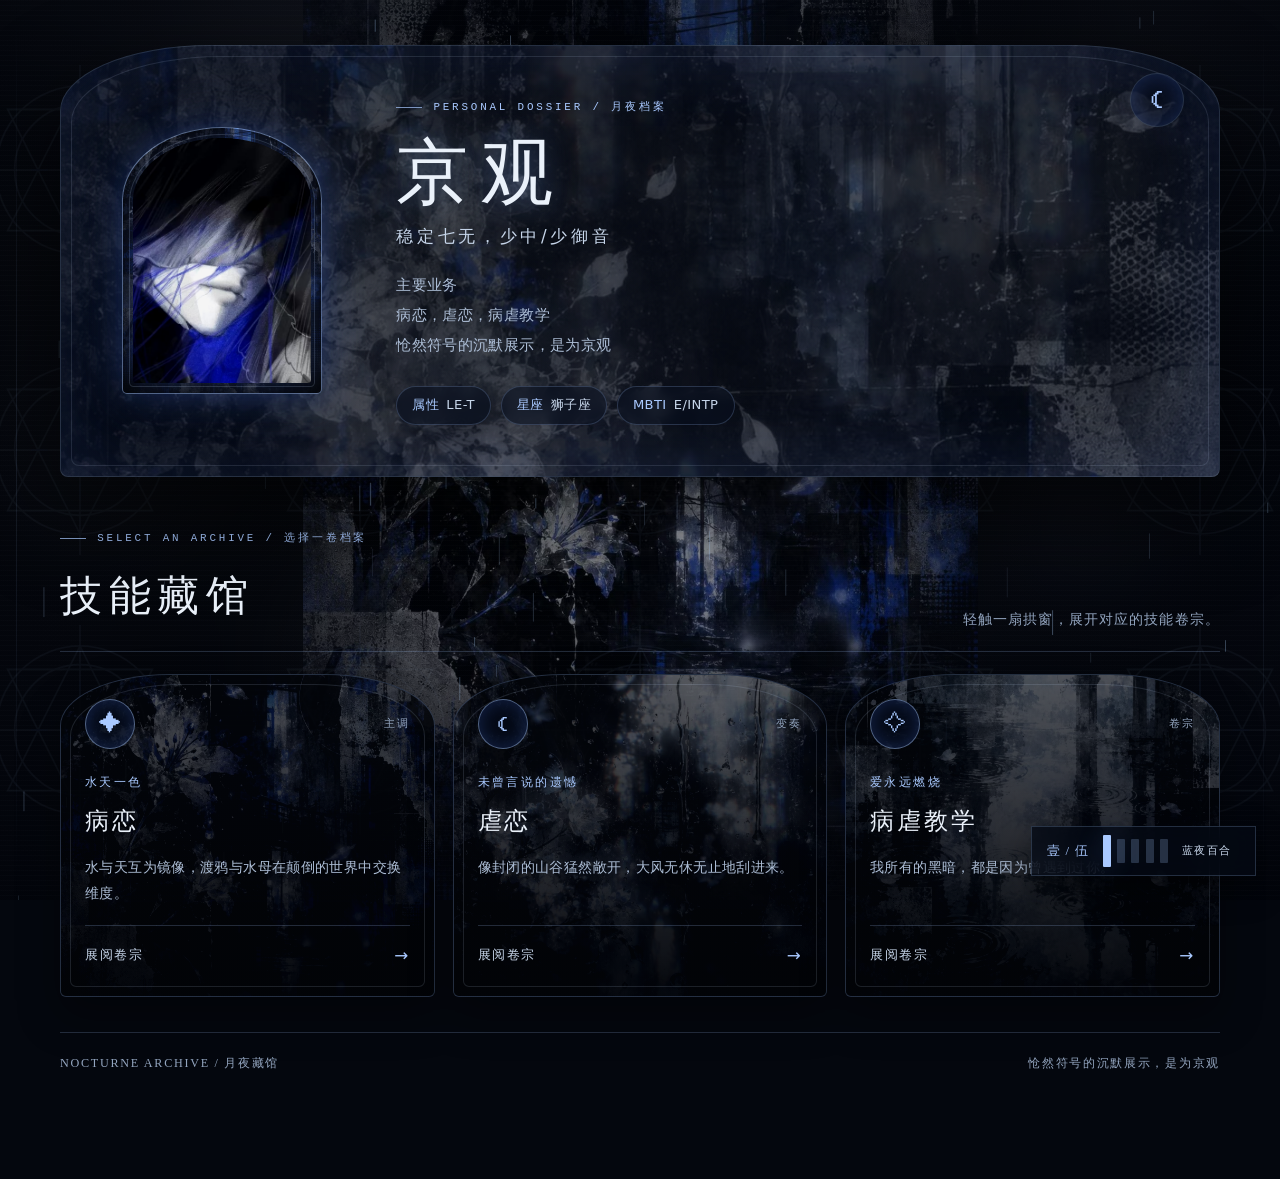
==== index.html @ daed02ff "初始化站点：冷蓝五幕底图个人档案 - 首页与三卷技能卷宗详情页，统一冷蓝月夜视觉与文案  - 五幕底图轮播、Canvas 雨滴背景、金山文档外链  - 新增 768px / 400px 响应式断点：单" ====
<!DOCTYPE html>
<html lang="zh-CN">
<head>
  <meta charset="UTF-8">
  <meta name="viewport" content="width=device-width, initial-scale=1.0">
  <meta name="theme-color" content="#04070e">
  <meta name="description" content="冷蓝月夜风格的纯静态个人资料主页，五幕底图轮播，展示个人简介与技能档案。">
  <title>京观 | 月夜档案</title>
  <link rel="icon" href="assets/favicon.svg" type="image/svg+xml">
  <link rel="stylesheet" href="css/style.css">
</head>
<body data-page="home">
  <!-- 五幕底图：与详情页完全相同的氛围层结构，由 js/atmosphere.js 统一切换 -->
  <div class="atmosphere" aria-hidden="true">
    <div class="atmosphere__scene is-active" style="--scene-image: var(--scene-1)"></div>
    <div class="atmosphere__scene" style="--scene-image: var(--scene-2)"></div>
    <div class="atmosphere__scene" style="--scene-image: var(--scene-3)"></div>
    <div class="atmosphere__scene" style="--scene-image: var(--scene-4)"></div>
    <div class="atmosphere__scene" style="--scene-image: var(--scene-5)"></div>
    <div class="atmosphere__veil"></div>
    <div class="atmosphere__vignette"></div>
    <div class="atmosphere__grain"></div>
    <div class="atmosphere__scanlines"></div>
  </div>

  <!-- 雨滴画布：独立背景层，由 js/rain.js 绘制；不接收鼠标事件 -->
  <canvas id="rain-canvas" class="rain-canvas" aria-hidden="true"></canvas>

  <div class="page-shell">
    <!-- 个人资料区：文字与头像说明由 js/home.js 根据 js/data.js 填充 -->
    <header class="hero">
      <div class="portrait-frame">
        <img id="profile-avatar" src="assets/avatar.jpg" alt="京观的冷蓝头像" width="240" height="320">
      </div>
      <div class="identity">
        <p class="eyebrow">PERSONAL DOSSIER / 月夜档案</p>
        <h1 id="profile-name">姓名加载中</h1>
        <p id="profile-title" class="identity__title">身份加载中</p>
        <p id="profile-bio" class="lede">简介加载中</p>
        <ul id="profile-meta" class="meta-list"></ul>
      </div>
      <div class="hero__seal" aria-hidden="true">☾</div>
    </header>

    <main>
      <!-- 技能卡片容器：卡片由 js/home.js 动态创建，不写死在 HTML 中 -->
      <section class="section-heading" aria-labelledby="skills-title">
        <div>
          <p class="eyebrow">SELECT AN ARCHIVE / 选择一卷档案</p>
          <h2 id="skills-title">技能藏馆</h2>
        </div>
        <p>轻触一扇拱窗，展开对应的技能卷宗。</p>
      </section>
      <div id="skill-grid" class="skill-grid" aria-live="polite"></div>
      <noscript class="noscript">当前页面需要启用 JavaScript 才能生成技能卡片。</noscript>
    </main>

    <footer class="site-footer">
      <span>NOCTURNE ARCHIVE / 月夜藏馆</span>
      <span>怆然符号的沉默展示，是为京观</span>
    </footer>
  </div>

  <!-- 经典脚本按顺序加载；不使用 module / fetch，确保 file:// 双击可用 -->
  <script src="js/data.js"></script>
  <script src="js/atmosphere.js"></script>
  <script src="js/home.js"></script>
  <script src="js/rain.js"></script>
</body>
</html>
---- css/style.css ----
/* css/style.css — 冷蓝月夜 · 五幕底图主题
 * 五张竖版拼贴底图存于 assets/；本文件位于 css/，路径一律写 ../assets/
 * index.html 与 skill.html 共用这一套变量、氛围层与排版规则，保证全站风格一致。
 */

:root {
  color-scheme: dark;

  /* 冷蓝 / 银灰文字体系，取自底图的电光蓝、水泥灰与月光白 */
  --void: #04070e;
  --ink: #eaf1fa;
  --silver: #c6d5e9;
  --body: #adbed6;
  --muted: #93a5bf;
  --ice: #a9c9ff;
  --cobalt: #4c7dff;
  --line: rgba(166, 199, 255, .20);
  --line-strong: rgba(166, 199, 255, .48);
  --panel: rgba(6, 11, 22, .74);
  --glow: 0 0 26px rgba(95, 145, 255, .22);

  --serif: "Noto Serif SC", "Source Han Serif SC", "Songti SC", "STSong", "SimSun", Georgia, serif;
  --sans: "PingFang SC", "Microsoft YaHei", "Hiragino Sans GB", system-ui, sans-serif;
  --mono: "SFMono-Regular", Consolas, "Liberation Mono", monospace;

  /* 五幕底图：一幕一图，全部铺在网页背景上，可自动轮播 / 手动切换 */
  --scene-1: url("../assets/bg-blue-floral.jpg");   /* 壹 · 蓝夜百合 */
  --scene-2: url("../assets/bg-moonlit.jpg");       /* 贰 · 月下花庭 */
  --scene-3: url("../assets/bg-prism.jpg");         /* 叁 · 雨璃折光 */
  --scene-4: url("../assets/bg-moonlit-echo.jpg");  /* 肆 · 霜叶回响 */
  --scene-5: url("../assets/bg-ripples.jpg");       /* 伍 · 水镜涟漪 */

  --hero-image: var(--scene-2);
  --portrait-image: var(--scene-1);
  --detail-image: var(--scene-5);
}

/* ---------------------------------------------------------------- 基础排版 */
*, *::before, *::after { box-sizing: border-box; }
[hidden] { display: none !important; }
html { scroll-behavior: smooth; }

body {
  min-height: 100vh;
  margin: 0;
  color: var(--ink);
  background: var(--void);
  font-family: var(--sans);
  font-size: 15px;
  line-height: 1.9;
  letter-spacing: .025em;
  -webkit-font-smoothing: antialiased;
}

h1, h2, h3, p, ul { margin-top: 0; }
h1, h2, h3, .brand-mark, .site-footer, .scene-nav__index { font-family: var(--serif); font-weight: 500; }
p { text-wrap: pretty; }
a { color: inherit; text-decoration: none; }
a:focus-visible, button:focus-visible { outline: 1px solid var(--ice); outline-offset: 4px; }
img { display: block; max-width: 100%; }
::selection { color: var(--void); background: var(--ice); }

.eyebrow {
  display: flex;
  flex-wrap: wrap;
  align-items: center;
  gap: .7rem;
  margin-bottom: .85rem;
  color: var(--ice);
  font-family: var(--mono);
  font-size: .68rem;
  font-weight: 400;
  letter-spacing: .26em;
  text-transform: uppercase;
  overflow-wrap: anywhere;
}
.eyebrow::before {
  flex: 0 0 26px;
  width: 26px;
  height: 1px;
  background: var(--ice);
  content: "";
  opacity: .7;
}
.section-heading .eyebrow { margin-bottom: .5rem; }

/* -------------------------------------------------- 五幕氛围层（固定背景） */
.atmosphere {
  position: fixed;
  inset: 0;
  /* 底图层沉到雨滴画布之下：背景 -2 < 雨滴 -1 < 正文 1 */
  z-index: -2;
  overflow: hidden;
  background: var(--void);
  pointer-events: none;
}
.atmosphere__scene {
  /* 默认值兜底；各幕由 HTML 内联 --scene-image 覆盖 */
  --scene-image: var(--scene-1);
  position: absolute;
  inset: 0;
  opacity: 0;
  transition: opacity 1300ms ease;
}
.atmosphere__scene.is-active { opacity: 1; }

/* 底层：同一幅画虚化延展，铺满两侧，让宽屏不出现空白 */
.atmosphere__scene::before {
  position: absolute;
  inset: -12%;
  background: var(--scene-image) center / cover no-repeat;
  filter: blur(54px) saturate(.82) brightness(.4);
  transform: scale(1.12);
  content: "";
}
/* 上层：完整竖版画幅居中，左右边缘柔和溶入延展层 */
.atmosphere__scene::after {
  position: absolute;
  inset: 0;
  background: var(--scene-image) center / auto 100% no-repeat;
  -webkit-mask-image: linear-gradient(90deg, transparent 8%, #000 32%, #000 68%, transparent 92%);
  mask-image: linear-gradient(90deg, transparent 8%, #000 32%, #000 68%, transparent 92%);
  filter: saturate(.96) contrast(1.05) brightness(1);
  opacity: 1;
  content: "";
}

/* 统一遮罩：压暗画面、护住文字对比度，同时保留底图纹理 */
.atmosphere__veil {
  position: absolute;
  inset: 0;
  background:
    linear-gradient(180deg, rgba(3,6,13,.62), rgba(3,6,13,.22) 34%, rgba(3,6,13,.46) 68%, rgba(3,6,13,.8)),
    linear-gradient(90deg, rgba(3,6,13,.44), transparent 42%, transparent 58%, rgba(3,6,13,.44));
}
.atmosphere__vignette {
  position: absolute;
  inset: 0;
  background: radial-gradient(ellipse at 50% 40%, transparent 24%, rgba(2,4,10,.5) 78%, rgba(2,4,10,.9));
}
.atmosphere__grain {
  position: absolute;
  inset: 0;
  background: url("../assets/sigil.svg") center / 280px 280px repeat;
  opacity: .05;
  mix-blend-mode: screen;
}
.atmosphere__scanlines {
  position: absolute;
  inset: 0;
  background: repeating-linear-gradient(180deg, rgba(210,230,255,.022) 0 1px, transparent 1px 5px);
  opacity: .5;
}

/* ------------------------------------------------------------ 雨滴背景层 */
/* 独立 canvas：位于不透明底图之上、.page-shell 正文之下，不遮挡文字也不拦截点击 */
.rain-canvas {
  position: fixed;
  inset: 0;
  z-index: -1;
  display: block;
  width: 100%;
  height: 100%;
  pointer-events: none;
}

/* ------------------------------------------------------------ 幕次切换器 */
.scene-nav {
  position: fixed;
  right: 1.5rem;
  bottom: 1.5rem;
  z-index: 5;
  display: flex;
  align-items: center;
  gap: .85rem;
  padding: .5rem .9rem;
  border: 1px solid var(--line);
  background: rgba(5, 10, 20, .76);
  backdrop-filter: blur(12px);
  box-shadow: 0 12px 34px rgba(0,0,0,.42);
  color: var(--muted);
  font-size: .68rem;
  letter-spacing: .14em;
}
.scene-nav__index { color: var(--ice); font-size: .8rem; letter-spacing: .1em; white-space: nowrap; }
.scene-nav__items { display: flex; align-items: center; gap: .4rem; }
.scene-nav__dot {
  width: 8px;
  height: 24px;
  padding: 0;
  border: 0;
  border-radius: 1px;
  background: rgba(166, 199, 255, .22);
  cursor: pointer;
  transition: background 240ms ease, height 240ms ease, box-shadow 240ms ease;
}
.scene-nav__dot:hover { background: rgba(166, 199, 255, .6); }
.scene-nav__dot.is-active { height: 32px; background: var(--ice); box-shadow: var(--glow); }
.scene-nav__name { min-width: 5.4em; color: var(--silver); white-space: nowrap; }

/* ---------------------------------------------------------------- 页面骨架 */
.page-shell {
  position: relative;
  z-index: 1;
  width: min(1160px, calc(100% - 3rem));
  margin: 0 auto;
  padding: 2.8rem 0 6.5rem;
}
.page-shell::before, .page-shell::after {
  position: fixed;
  top: 0;
  bottom: 0;
  width: 1px;
  background: linear-gradient(180deg, transparent, var(--line), transparent);
  content: "";
  opacity: .55;
  pointer-events: none;
}
.page-shell::before { left: 1rem; }
.page-shell::after { right: 1rem; }

/* ---------------------------------------------------- 首页资料区：拱形月光窗 */
.hero {
  position: relative;
  display: grid;
  grid-template-columns: 220px 1fr;
  gap: clamp(1.6rem, 5vw, 4rem);
  align-items: center;
  min-height: 430px;
  overflow: hidden;
  padding: clamp(1.7rem, 4vw, 3.4rem);
  border: 1px solid var(--line);
  border-radius: 150px 150px 8px 8px / 66px 66px 8px 8px;
  background:
    linear-gradient(115deg, rgba(4,8,17,.9), rgba(6,12,25,.62)),
    var(--hero-image) center 34% / cover no-repeat;
  backdrop-filter: blur(10px) saturate(.9);
  box-shadow: 0 34px 90px rgba(0,0,0,.6), inset 0 0 90px rgba(76,125,255,.12);
}
.hero::before {
  position: absolute;
  inset: 0;
  background: var(--scene-3) center / cover no-repeat;
  filter: saturate(.6) contrast(1.2);
  mix-blend-mode: screen;
  opacity: .1;
  content: "";
}
.hero::after {
  position: absolute;
  inset: 10px;
  border: 1px solid rgba(200,220,255,.12);
  border-radius: inherit;
  pointer-events: none;
  content: "";
}
.hero > * { position: relative; z-index: 1; }

.portrait-frame {
  position: relative;
  width: 200px;
  aspect-ratio: 3 / 4;
  margin: 0 auto;
  padding: 10px;
  border: 1px solid var(--line-strong);
  border-radius: 120px 120px 6px 6px / 88px 88px 6px 6px;
  background:
    linear-gradient(180deg, rgba(4,8,16,.3), rgba(4,8,16,.75)),
    var(--portrait-image) center / cover no-repeat;
  box-shadow: 0 0 48px rgba(76,125,255,.28), inset 0 0 34px rgba(0,0,0,.72);
}
.portrait-frame::after {
  position: absolute;
  inset: 6px;
  border: 1px solid rgba(200,220,255,.16);
  border-radius: inherit;
  pointer-events: none;
  content: "";
}
.portrait-frame img {
  width: 100%;
  height: 100%;
  object-fit: cover;
  object-position: center;
  border-radius: 110px 110px 4px 4px / 78px 78px 4px 4px;
  filter: saturate(.92) contrast(1.06) brightness(.96);
  box-shadow: 0 0 26px rgba(76,125,255,.22);
}

.identity h1 {
  margin-bottom: .3rem;
  font-size: clamp(2.5rem, 6vw, 4.5rem);
  letter-spacing: .18em;
  line-height: 1.18;
  text-shadow: 0 0 30px rgba(120,170,255,.4);
}
.identity__title {
  margin-bottom: 1.1rem;
  color: var(--silver);
  font-size: 1.05rem;
  letter-spacing: .22em;
}
.lede { max-width: 58ch; margin-bottom: 0; color: var(--body); line-height: 2; white-space: pre-line; }
.meta-list { display: flex; flex-wrap: wrap; gap: .6rem; margin: 1.6rem 0 0; padding: 0; list-style: none; }
.meta-item {
  padding: .36rem .95rem;
  border: 1px solid var(--line);
  border-radius: 999px;
  color: var(--silver);
  background: rgba(8,16,32,.55);
  backdrop-filter: blur(6px);
  font-size: .82rem;
}
.meta-item strong { margin-right: .45rem; color: var(--ice); font-weight: 500; }
.hero__seal {
  position: absolute;
  top: 1.7rem;
  right: 2.2rem;
  display: grid;
  width: 54px;
  height: 54px;
  place-items: center;
  border: 1px solid var(--line);
  border-radius: 50%;
  color: var(--ice);
  background: rgba(6,12,24,.55);
  font-family: var(--serif);
  font-size: 1.7rem;
  box-shadow: inset 0 0 22px rgba(76,125,255,.22);
}

/* -------------------------------------------------------------- 技能藏馆 */
.section-heading {
  display: flex;
  align-items: flex-end;
  justify-content: space-between;
  gap: 1rem;
  margin: 3.2rem 0 1.4rem;
  padding-bottom: .95rem;
  border-bottom: 1px solid var(--line);
}
.section-heading h2 { margin-bottom: 0; font-size: clamp(1.8rem, 4vw, 2.6rem); letter-spacing: .16em; }
.section-heading > p { margin-bottom: .2rem; color: var(--muted); font-size: .88rem; letter-spacing: .08em; }

.skill-grid { display: grid; grid-template-columns: repeat(auto-fit, minmax(240px, 1fr)); gap: 1.1rem; }
/* 三卷档案各用一张底图：百合 / 折光 / 涟漪，冷蓝层次互不重复 */
.skill-card { --accent: var(--ice); --card-image: var(--scene-1); }
.skill-card:nth-child(3n + 1) { --card-image: var(--scene-1); }
.skill-card:nth-child(3n + 2) { --card-image: var(--scene-3); }
.skill-card:nth-child(3n + 3) { --card-image: var(--scene-5); }

.skill-card {
  position: relative;
  display: flex;
  min-height: 300px;
  flex-direction: column;
  overflow: hidden;
  padding: 1.5rem;
  border: 1px solid var(--line);
  border-radius: 110px 110px 6px 6px / 52px 52px 6px 6px;
  background: linear-gradient(180deg, rgba(6,11,22,.74), rgba(4,8,16,.92));
  box-shadow: 0 18px 42px rgba(0,0,0,.38);
  isolation: isolate;
  transition: transform 240ms ease, border-color 240ms ease, box-shadow 240ms ease;
}
.skill-card::before {
  position: absolute;
  inset: 0;
  z-index: -2;
  background: linear-gradient(180deg, rgba(4,8,16,.2), rgba(4,7,14,.9)), var(--card-image) center / cover no-repeat;
  filter: saturate(.68) contrast(1.18) brightness(.78);
  opacity: .48;
  content: "";
  transition: opacity 340ms ease, transform 600ms ease, filter 340ms ease;
}
.skill-card::after {
  position: absolute;
  inset: 9px;
  z-index: -1;
  border: 1px solid rgba(200,220,255,.13);
  border-radius: inherit;
  pointer-events: none;
  content: "";
}
.skill-card:hover {
  transform: translateY(-6px);
  border-color: var(--line-strong);
  box-shadow: 0 26px 54px rgba(0,0,0,.55), 0 0 30px rgba(76,125,255,.2);
}
.skill-card:hover::before { opacity: .78; transform: scale(1.06); filter: saturate(.95) contrast(1.08) brightness(.88); }
.skill-card__top { display: flex; align-items: center; justify-content: space-between; gap: 1rem; margin-bottom: 1.35rem; }
.skill-card__sigil {
  display: grid;
  width: 50px;
  height: 50px;
  place-items: center;
  border: 1px solid var(--line-strong);
  border-radius: 50%;
  color: var(--ice);
  background: rgba(6,13,27,.76);
  box-shadow: inset 0 0 18px rgba(76,125,255,.22);
  font-family: var(--serif);
  font-size: 1.4rem;
}
.skill-card__level, .skill-card__chapter {
  color: var(--muted);
  font-family: var(--mono);
  font-size: .7rem;
  letter-spacing: .18em;
}
.skill-card__category { margin-bottom: .3rem; color: var(--ice); font-size: .76rem; letter-spacing: .2em; }
.skill-card__title { margin-bottom: .6rem; font-size: 1.5rem; letter-spacing: .12em; }
.skill-card__summary { margin-bottom: 1.2rem; color: var(--body); font-size: .88rem; line-height: 1.85; }
.skill-card__action {
  display: flex;
  align-items: center;
  justify-content: space-between;
  margin-top: auto;
  padding-top: .85rem;
  border-top: 1px solid var(--line);
  color: var(--silver);
  font-size: .82rem;
  letter-spacing: .12em;
}
.skill-card__action::after { color: var(--ice); content: "→"; font-size: 1.05rem; }

/* ------------------------------------------------------ 详情页顶栏与正文 */
.topbar { display: flex; align-items: center; justify-content: space-between; gap: 1rem; margin-bottom: 1.5rem; }
.back-link, .button-link {
  display: inline-block;
  padding: .55rem 1.15rem;
  border: 1px solid var(--line);
  border-radius: 999px;
  color: var(--ice);
  background: rgba(6,12,24,.72);
  backdrop-filter: blur(8px);
  font-size: .86rem;
  letter-spacing: .1em;
  transition: background 200ms ease, border-color 200ms ease, box-shadow 200ms ease;
}
.back-link:hover, .button-link:hover {
  border-color: var(--ice);
  background: rgba(76,125,255,.18);
  box-shadow: var(--glow);
}
.brand-mark { color: var(--muted); font-size: .74rem; letter-spacing: .24em; }

.detail, .status-panel {
  position: relative;
  overflow: hidden;
  padding: clamp(1.5rem, 4vw, 3.2rem);
  border: 1px solid var(--line);
  border-radius: 20px 20px 8px 8px;
  background: linear-gradient(150deg, rgba(6,11,22,.9), rgba(4,8,16,.86));
  backdrop-filter: blur(16px) saturate(.9);
  box-shadow: 0 28px 80px rgba(0,0,0,.55), inset 0 0 90px rgba(76,125,255,.07);
}
.detail::before, .status-panel::before {
  position: absolute;
  inset: 0;
  background: var(--detail-image) center / cover no-repeat;
  filter: saturate(.7) contrast(1.2);
  opacity: .1;
  pointer-events: none;
  content: "";
}
.detail > *, .status-panel > * { position: relative; }

.detail-hero {
  display: grid;
  grid-template-columns: 100px 1fr;
  gap: 1.6rem;
  align-items: start;
  padding-bottom: 1.9rem;
  border-bottom: 1px solid var(--line);
}
.detail-symbol {
  display: grid;
  width: 86px;
  height: 86px;
  place-items: center;
  border: 1px solid var(--line);
  border-radius: 50%;
  color: var(--ice);
  background: radial-gradient(circle, rgba(76,125,255,.26), transparent 72%);
  font-family: var(--serif);
  font-size: 2.3rem;
  box-shadow: inset 0 0 24px rgba(76,125,255,.16);
}
.detail-title { margin-bottom: .7rem; font-size: clamp(2rem, 5vw, 3.1rem); letter-spacing: .14em; line-height: 1.22; }
.detail-lead { max-width: 66ch; margin-bottom: 1.35rem; color: var(--body); line-height: 2; }
.detail-stats { display: grid; grid-template-columns: repeat(2, minmax(0, 180px)); gap: .75rem; }
.stat { padding: .7rem .95rem; border: 1px solid var(--line); background: rgba(166,199,255,.035); }
.stat__label { display: block; color: var(--muted); font-size: .74rem; letter-spacing: .14em; }
.stat__value { color: var(--ice); font-family: var(--serif); font-size: 1.15rem; letter-spacing: .1em; }

.detail-section { margin-top: 2.1rem; }
.detail-section h2 { margin-bottom: .95rem; font-size: 1.35rem; letter-spacing: .14em; }
.detail-section h2::before { margin-right: .6rem; color: var(--ice); content: "✦"; }
.detail-section p { margin-bottom: .8rem; color: var(--body); line-height: 2; }

.highlight-list, .tool-list, .project-list { margin: 0; padding: 0; list-style: none; }
.highlight-list { display: grid; gap: .65rem; }
.highlight-list li { position: relative; padding-left: 1.5rem; color: var(--body); }
.highlight-list li::before { position: absolute; left: 0; color: var(--ice); content: "◆"; font-size: .7rem; }
.tool-list { display: flex; flex-wrap: wrap; gap: .55rem; }
.tool-list li {
  padding: .35rem .85rem;
  border: 1px solid var(--line);
  border-radius: 999px;
  color: var(--ice);
  font-size: .84rem;
  background: rgba(8,16,32,.5);
}
.project-list { display: grid; gap: .8rem; }
.project { padding: .9rem 1.2rem; border-left: 2px solid var(--cobalt); background: rgba(166,199,255,.04); }
.project h3 { margin-bottom: .3rem; font-size: 1.05rem; letter-spacing: .08em; }
.project p { margin-bottom: 0; color: var(--muted); font-size: .9rem; }
/* 金山文档外链：细下划线 + 冰蓝文字，悬停提亮，保持玻璃面板的克制感 */
.project__link {
  display: inline-flex;
  align-items: center;
  gap: .3rem;
  padding-bottom: .15rem;
  border-bottom: 1px solid var(--line-strong);
  color: var(--ice);
  font-size: .9rem;
  letter-spacing: .06em;
  transition: color .25s ease, border-color .25s ease;
}
.project__link:hover { color: var(--silver); border-color: var(--ice); }

/* ------------------------------------------------------------ 空状态 / 页脚 */
.status-panel { text-align: center; }
.status-panel__art {
  width: 120px;
  height: 120px;
  margin: 0 auto 1.2rem;
  border: 1px solid var(--line);
  border-radius: 50%;
  background: var(--scene-4) center / cover no-repeat;
  filter: saturate(.7) brightness(.8);
  opacity: .65;
}
.status-panel__symbol { color: var(--ice); font-family: var(--serif); font-size: 3rem; }
.status-panel h1 { margin-bottom: .6rem; font-size: clamp(1.7rem, 5vw, 2.4rem); letter-spacing: .12em; }
.status-panel p { max-width: 52ch; margin: 0 auto 1.5rem; color: var(--body); }
.noscript {
  display: block;
  margin-top: 1rem;
  padding: 1rem;
  border: 1px solid var(--line-strong);
  color: var(--ink);
  background: var(--panel);
  text-align: center;
}
.site-footer {
  display: flex;
  flex-wrap: wrap;
  justify-content: space-between;
  gap: .5rem;
  margin-top: 2.2rem;
  padding-top: 1.2rem;
  border-top: 1px solid var(--line);
  color: var(--muted);
  font-size: .76rem;
  letter-spacing: .14em;
}

/* -------------------------------------------- 全局防溢出（桌面 / 手机共用） */
/* 长英文标签、特殊符号串与链接都不能把网格列撑宽 */
.hero { grid-template-columns: 220px minmax(0, 1fr); }
.detail-hero { grid-template-columns: 100px minmax(0, 1fr); }
.identity, .detail-hero__body { min-width: 0; }

/* 长串内容允许在任意位置断行；clip 不生成滚动容器，不影响 fixed 背景层 */
h1, h2, h3, p, li, span, a, .eyebrow, .lede, .detail-lead, .identity__title,
.section-heading > p, .project__link, .meta-item, .tool-list li, .highlight-list li {
  overflow-wrap: anywhere;
  word-break: break-word;
}
html, body { max-width: 100%; overflow-x: hidden; overflow-x: clip; }

/* --------------------------------------------- 手机端响应式（宽度 < 768px） */
/* 断点 768px：覆盖手机与平板竖屏；>= 768px 仍使用上面的桌面多列排版 */
@media (max-width: 768px) {
  /* 版心：去掉左右装饰线，收紧边距，底部给悬浮幕次控件留足空间 */
  .page-shell { width: calc(100% - 1.5rem); padding: 1.6rem 0 8.5rem; }
  .page-shell::before, .page-shell::after { display: none; }

  /* 底图在窄屏改为铺满，避免竖版画幅两侧留黑 */
  .atmosphere__scene::after {
    background-size: cover;
    -webkit-mask-image: linear-gradient(90deg, transparent, #000 18%, #000 82%, transparent);
    mask-image: linear-gradient(90deg, transparent, #000 18%, #000 82%, transparent);
  }

  /* ① 单列显示：资料区、详情头部、技能卡片、统计框、各类列表全部压成一列 */
  .hero, .detail-hero, .skill-grid, .detail-stats, .project-list, .highlight-list {
    grid-template-columns: minmax(0, 1fr);
  }
  .hero, .detail-hero { text-align: center; gap: 1.4rem; }
  .identity, .detail-hero__body { width: 100%; min-width: 0; }
  .skill-card, .detail-section, .project, .tool-list, .meta-list { min-width: 0; max-width: 100%; }

  /* ② 字号收敛：标题、正文、小标签按手机宽度重新取值 */
  body { font-size: 14px; line-height: 1.8; }
  .eyebrow { gap: .5rem; font-size: .62rem; letter-spacing: .14em; }
  .identity h1 { font-size: clamp(2rem, 9vw, 2.8rem); letter-spacing: .12em; }
  .identity__title { font-size: .92rem; letter-spacing: .14em; }
  .lede { max-width: 100%; font-size: .95rem; line-height: 1.95; }
  .meta-item { font-size: .78rem; }
  .section-heading h2 { font-size: 1.55rem; }
  .section-heading > p { font-size: .8rem; }
  .skill-card { min-height: 0; padding: 1.35rem 1.2rem 1.6rem; border-radius: 90px 90px 6px 6px / 44px 44px 6px 6px; }
  .skill-card__category, .skill-card__level, .skill-card__chapter { font-size: .72rem; letter-spacing: .1em; }
  .skill-card__title { font-size: 1.3rem; }
  .skill-card__summary { font-size: .9rem; }
  .skill-card__action { font-size: .8rem; }
  .detail-title { font-size: clamp(1.7rem, 8vw, 2.2rem); letter-spacing: .1em; }
  .detail-lead, .detail-section p { max-width: 100%; font-size: .95rem; }
  .detail-section h2 { font-size: 1.2rem; }
  .detail-symbol { width: 64px; height: 64px; font-size: 1.8rem; }
  .site-footer { font-size: .72rem; }

  /* ③ 内容不超出屏幕：多列 flex 允许换行，超长文本断行，隐藏次要标签 */
  .topbar, .meta-list, .tool-list, .skill-card__top { flex-wrap: wrap; }
  .skill-card__top { gap: .5rem; }
  .section-heading { flex-direction: column; align-items: flex-start; gap: .35rem; }
  .site-footer { flex-direction: column; align-items: flex-start; gap: .35rem; }
  .hero { padding: 2.4rem 1.2rem 2rem; border-radius: 110px 110px 8px 8px / 48px 48px 8px 8px; }
  .brand-mark { display: none; }

  /* ④ 头像、印章与居中细节 */
  .portrait-frame { width: min(150px, 44vw); margin: 0 auto; }
  .hero__seal { top: 1rem; right: 1.2rem; width: 42px; height: 42px; font-size: 1.3rem; }
  .hero .eyebrow, .detail-hero .eyebrow { justify-content: center; }
  .lede, .detail-lead { margin-right: auto; margin-left: auto; }
  .meta-list, .detail-symbol { justify-content: center; margin-right: auto; margin-left: auto; }

  /* ⑤ 幕次控件移到底部居中并隐藏长名字，避免压住页脚与外链 */
  .scene-nav { right: 50%; bottom: .9rem; transform: translateX(50%); gap: .6rem; padding: .45rem .7rem; }
  .scene-nav__name { display: none; }
  .scene-nav__index { font-size: .74rem; }
}

/* ------------------------------------------- 超窄屏（<= 400px）再收一档 */
@media (max-width: 400px) {
  .page-shell { width: calc(100% - 1rem); }
  body { font-size: 13.5px; }
  .identity h1 { font-size: 2rem; letter-spacing: .08em; }
  .hero, .skill-card, .detail, .status-panel { padding-left: 1rem; padding-right: 1rem; }
  .meta-item { padding: .3rem .7rem; font-size: .74rem; }
  .scene-nav__index { font-size: .68rem; letter-spacing: .06em; }
}

/* ------------------------------------------------------------ 动效偏好 */
@media (prefers-reduced-motion: reduce) {
  *, *::before, *::after { scroll-behavior: auto !important; transition-duration: .01ms !important; animation-duration: .01ms !important; }
}
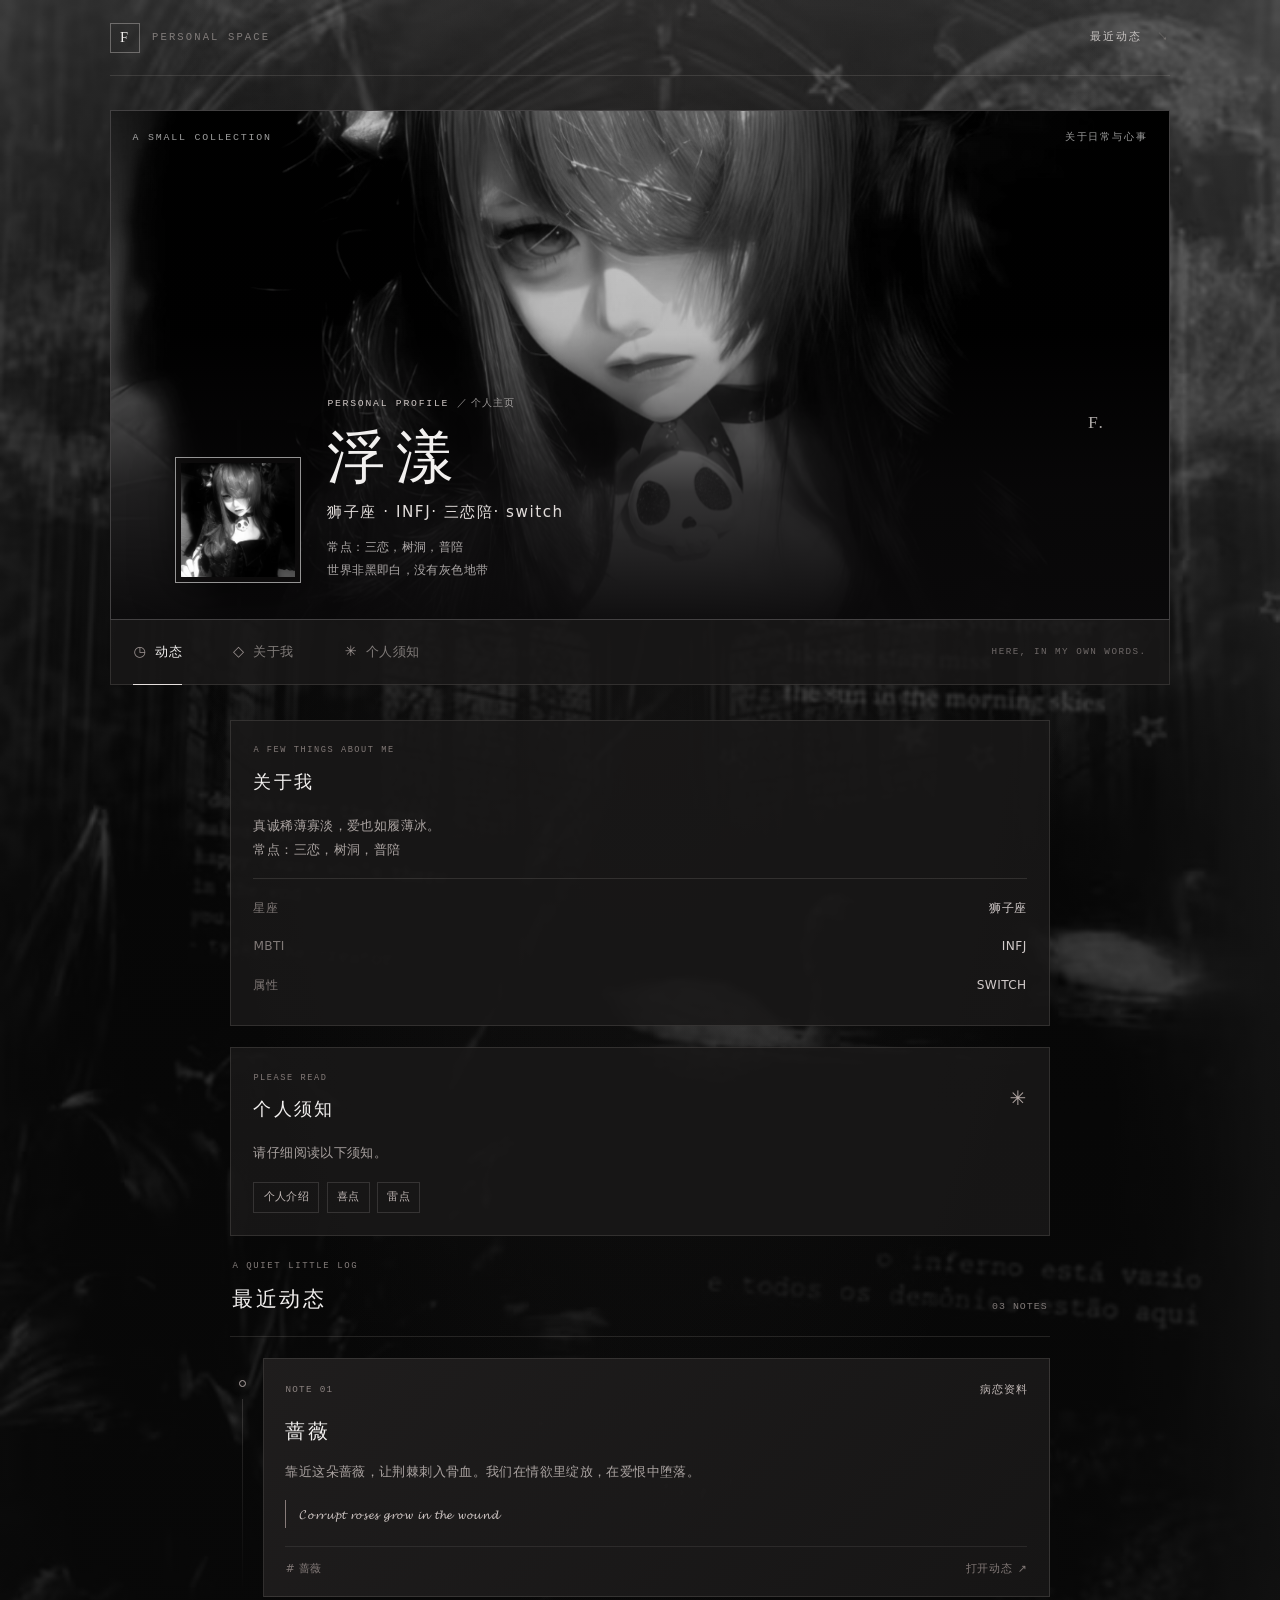
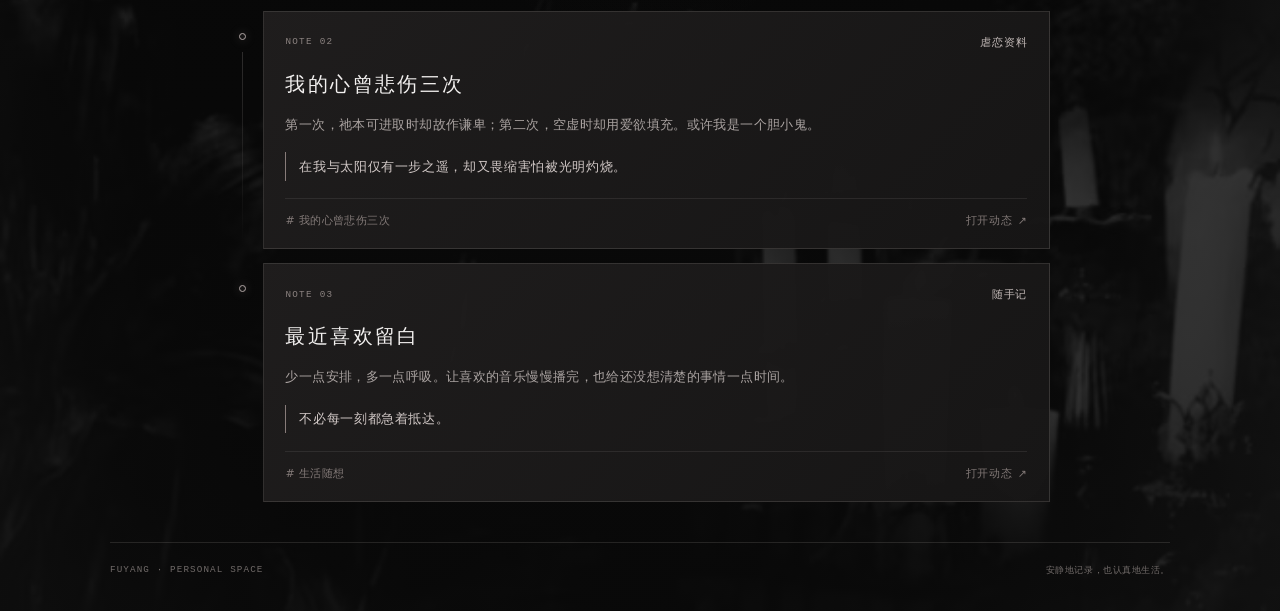
==== commit de1a2551: "feat: publish Fuyang profile site" ====
--- a/index.html
+++ b/index.html
@@ -3,68 +3,75 @@
 <head>
   <meta charset="UTF-8">
   <meta name="viewport" content="width=device-width, initial-scale=1.0">
-  <meta name="theme-color" content="#04070e">
-  <meta name="description" content="冷蓝月夜风格的纯静态个人资料主页，五幕底图轮播，展示个人简介与技能档案。">
-  <title>京观 | 月夜档案</title>
+  <meta name="theme-color" content="#111112">
+  <meta name="description" content="浮漾的个人主页。">
+  <title>浮漾 | 个人主页</title>
   <link rel="icon" href="assets/favicon.svg" type="image/svg+xml">
   <link rel="stylesheet" href="css/style.css">
 </head>
-<body data-page="home">
-  <!-- 五幕底图：与详情页完全相同的氛围层结构，由 js/atmosphere.js 统一切换 -->
-  <div class="atmosphere" aria-hidden="true">
-    <div class="atmosphere__scene is-active" style="--scene-image: var(--scene-1)"></div>
-    <div class="atmosphere__scene" style="--scene-image: var(--scene-2)"></div>
-    <div class="atmosphere__scene" style="--scene-image: var(--scene-3)"></div>
-    <div class="atmosphere__scene" style="--scene-image: var(--scene-4)"></div>
-    <div class="atmosphere__scene" style="--scene-image: var(--scene-5)"></div>
-    <div class="atmosphere__veil"></div>
-    <div class="atmosphere__vignette"></div>
-    <div class="atmosphere__grain"></div>
-    <div class="atmosphere__scanlines"></div>
-  </div>
+<body data-page="home" class="profile-page">
+  <header class="profile-topbar">
+    <a class="profile-brand" href="index.html" aria-label="浮漾主页"><span class="profile-brand__mark">F</span><span>PERSONAL SPACE</span></a>
+    <a class="topbar-link" href="#moments">最近动态 <span aria-hidden="true">↘</span></a>
+  </header>
 
-  <!-- 雨滴画布：独立背景层，由 js/rain.js 绘制；不接收鼠标事件 -->
-  <canvas id="rain-canvas" class="rain-canvas" aria-hidden="true"></canvas>
+  <main class="profile-shell">
+    <section class="profile-cover" aria-labelledby="profile-name">
+      <img class="profile-cover__image" src="assets/avatar.jpg" alt="黑白暗调的个人头像照片">
+      <div class="profile-cover__shade"></div>
+      <div class="profile-cover__caption"><span>A SMALL COLLECTION</span><span>关于日常与心事</span></div>
+      <div class="profile-intro">
+        <div class="profile-avatar-wrap"><img id="profile-avatar" class="profile-avatar" src="assets/avatar.jpg" alt="浮漾的头像"></div>
+        <div class="profile-intro__text">
+          <p class="profile-kicker">PERSONAL PROFILE <span>／ 个人主页</span></p>
+          <h1 id="profile-name">浮漾</h1>
+          <p id="profile-title" class="profile-title">狮子座 · INFJ·  三恋陪· switch</p>
+          <p id="profile-bio" class="profile-bio"></p>
+        </div>
+        <div class="profile-intro__seal" aria-hidden="true">F.</div>
+      </div>
+    </section>
 
-  <div class="page-shell">
-    <!-- 个人资料区：文字与头像说明由 js/home.js 根据 js/data.js 填充 -->
-    <header class="hero">
-      <div class="portrait-frame">
-        <img id="profile-avatar" src="assets/avatar.jpg" alt="京观的冷蓝头像" width="240" height="320">
+    <nav class="profile-tabs" aria-label="主页栏目">
+      <a class="is-current" href="#moments"><span class="tab-glyph">◷</span>动态</a>
+      <a href="#about"><span class="tab-glyph">◇</span>关于我</a>
+      <a href="#archive"><span class="tab-glyph">✳</span>个人须知</a>
+      <span class="profile-tabs__note">HERE, IN MY OWN WORDS.</span>
+    </nav>
+
+    <div class="profile-layout">
+      <div class="profile-main-column">
+        <section id="about" class="side-card about-card">
+          <p class="side-card__eyebrow">A FEW THINGS ABOUT ME</p>
+          <h2>关于我</h2>
+          <p class="about-copy">真诚稀薄寡淡，爱也如履薄冰。<br>常点：三恋，树洞，普陪</p>
+          <ul id="profile-meta" class="profile-facts"></ul>
+        </section>
+
+        <section id="archive" class="side-card archive-card">
+          <div class="archive-card__heading"><div><p class="side-card__eyebrow">PLEASE READ</p><h2>个人须知</h2></div><span aria-hidden="true">✳</span></div>
+          <p>请仔细阅读以下须知。</p>
+          <div class="archive-tags">
+            <a href="personal-intro.html">个人介绍</a>
+            <a href="likes.html">喜点</a>
+            <a href="boundaries.html">雷点</a>
+          </div>
+        </section>
+
+        <section class="moments-column" id="moments" aria-labelledby="moments-title">
+          <div class="feed-heading">
+            <div><p class="section-overline">A QUIET LITTLE LOG</p><h2 id="moments-title">最近动态</h2></div>
+            <span id="moment-count" class="feed-count">03 NOTES</span>
+          </div>
+          <div id="moments-feed" class="moment-feed" aria-live="polite"></div>
+        </section>
       </div>
-      <div class="identity">
-        <p class="eyebrow">PERSONAL DOSSIER / 月夜档案</p>
-        <h1 id="profile-name">姓名加载中</h1>
-        <p id="profile-title" class="identity__title">身份加载中</p>
-        <p id="profile-bio" class="lede">简介加载中</p>
-        <ul id="profile-meta" class="meta-list"></ul>
-      </div>
-      <div class="hero__seal" aria-hidden="true">☾</div>
-    </header>
 
-    <main>
-      <!-- 技能卡片容器：卡片由 js/home.js 动态创建，不写死在 HTML 中 -->
-      <section class="section-heading" aria-labelledby="skills-title">
-        <div>
-          <p class="eyebrow">SELECT AN ARCHIVE / 选择一卷档案</p>
-          <h2 id="skills-title">技能藏馆</h2>
-        </div>
-        <p>轻触一扇拱窗，展开对应的技能卷宗。</p>
-      </section>
-      <div id="skill-grid" class="skill-grid" aria-live="polite"></div>
-      <noscript class="noscript">当前页面需要启用 JavaScript 才能生成技能卡片。</noscript>
-    </main>
+    </div>
+  </main>
 
-    <footer class="site-footer">
-      <span>NOCTURNE ARCHIVE / 月夜藏馆</span>
-      <span>怆然符号的沉默展示，是为京观</span>
-    </footer>
-  </div>
-
-  <!-- 经典脚本按顺序加载；不使用 module / fetch，确保 file:// 双击可用 -->
+  <footer class="profile-footer"><span>FUYANG · PERSONAL SPACE</span><span>安静地记录，也认真地生活。</span></footer>
   <script src="js/data.js"></script>
-  <script src="js/atmosphere.js"></script>
   <script src="js/home.js"></script>
-  <script src="js/rain.js"></script>
 </body>
 </html>
--- a/css/style.css
+++ b/css/style.css
@@ -658,3 +658,287 @@
 @media (prefers-reduced-motion: reduce) {
   *, *::before, *::after { scroll-behavior: auto !important; transition-duration: .01ms !important; animation-duration: .01ms !important; }
 }
+
+/* -------------------------------------------------- 黑银色个人主页 / 动态版式 */
+.profile-page {
+  --void: #111112;
+  --ink: #f2f0ef;
+  --silver: #c9c5c3;
+  --body: #b1acab;
+  --muted: #817c7a;
+  --ice: #e7e1df;
+  --cobalt: #a99a98;
+  --line: rgba(226, 219, 217, .13);
+  --line-strong: rgba(235, 228, 226, .34);
+  --panel: rgba(25, 24, 24, .88);
+  --glow: 0 0 24px rgba(220, 210, 207, .08);
+  --detail-image: url("../assets/avatar.jpg");
+  --hero-image: url("../assets/avatar.jpg");
+  --portrait-image: url("../assets/avatar.jpg");
+  min-height: 100vh;
+  background:
+    radial-gradient(ellipse at 50% 8%, rgba(142, 134, 132, .12), transparent 52%),
+    linear-gradient(180deg, rgba(10, 10, 10, .45), rgba(10, 10, 10, .72) 55%, rgba(10, 10, 10, .88)),
+    url("../assets/profile-background.jpg") center top / 100% auto no-repeat,
+    #111112;
+  color: var(--ink);
+}
+.profile-page[data-page="detail"] .atmosphere,
+.profile-page[data-page="detail"] .rain-canvas { display: none; }
+.profile-page[data-page="detail"] .detail,
+.profile-page[data-page="detail"] .status-panel {
+  border-color: var(--line);
+  border-radius: 4px;
+  background: linear-gradient(150deg, rgba(28,26,26,.96), rgba(19,18,18,.96));
+  box-shadow: 0 28px 80px rgba(0,0,0,.45), inset 0 0 90px rgba(210,200,197,.025);
+}
+.profile-page[data-page="detail"] .back-link,
+.profile-page[data-page="detail"] .button-link { border-radius: 2px; color: var(--silver); background: rgba(30,28,28,.9); }
+.profile-page[data-page="detail"] .back-link:hover,
+.profile-page[data-page="detail"] .button-link:hover { border-color: var(--line-strong); background: rgba(220,210,207,.08); }
+.profile-page::before {
+  position: fixed;
+  z-index: 0;
+  inset: 0;
+  background: repeating-linear-gradient(135deg, rgba(230,220,218,.035) 0 1px, transparent 1px 5px);
+  content: "";
+  opacity: .025;
+  pointer-events: none;
+}
+.profile-topbar, .profile-shell, .profile-footer { position: relative; z-index: 1; }
+.profile-topbar {
+  display: flex;
+  width: min(1060px, calc(100% - 3rem));
+  height: 76px;
+  align-items: center;
+  justify-content: space-between;
+  margin: 0 auto;
+  border-bottom: 1px solid var(--line);
+  color: var(--muted);
+  font-family: var(--mono);
+  font-size: .66rem;
+  letter-spacing: .2em;
+}
+.profile-brand { display: inline-flex; align-items: center; gap: .75rem; }
+.profile-brand__mark {
+  display: grid;
+  width: 30px;
+  height: 30px;
+  place-items: center;
+  border: 1px solid var(--line-strong);
+  color: var(--ink);
+  font-family: var(--serif);
+  font-size: .9rem;
+}
+.topbar-link { color: var(--silver); transition: color .2s ease; }
+.topbar-link:hover { color: var(--ink); }
+.topbar-link span { margin-left: .4rem; color: var(--muted); }
+.profile-shell { width: min(1060px, calc(100% - 3rem)); margin: 2.1rem auto 0; }
+.profile-cover {
+  position: relative;
+  height: clamp(390px, 46vw, 510px);
+  overflow: hidden;
+  border: 1px solid rgba(255,255,255,.14);
+  background: #242223;
+  isolation: isolate;
+}
+.profile-cover__image {
+  position: absolute;
+  z-index: -2;
+  inset: 0;
+  width: 100%;
+  height: 100%;
+  object-fit: cover;
+  object-position: center 34%;
+  filter: grayscale(1) brightness(.79) contrast(1.04);
+  transform: scale(1.005);
+}
+.profile-cover__shade {
+  position: absolute;
+  z-index: -1;
+  inset: 0;
+  background: linear-gradient(180deg, rgba(10,9,10,.05) 22%, rgba(10,9,10,.08) 44%, rgba(10,9,10,.78) 75%, rgba(10,9,10,.97));
+}
+.profile-cover__caption {
+  position: absolute;
+  top: 1.15rem;
+  right: 1.35rem;
+  left: 1.35rem;
+  display: flex;
+  justify-content: space-between;
+  color: rgba(255,255,255,.62);
+  font-family: var(--mono);
+  font-size: .62rem;
+  letter-spacing: .18em;
+}
+.profile-intro {
+  position: absolute;
+  right: clamp(1.5rem, 5vw, 4rem);
+  bottom: 2.2rem;
+  left: clamp(1.5rem, 5vw, 4rem);
+  display: flex;
+  align-items: flex-end;
+  gap: 1.65rem;
+}
+.profile-avatar-wrap {
+  flex: 0 0 126px;
+  width: 126px;
+  height: 126px;
+  padding: 5px;
+  border: 1px solid rgba(255,255,255,.56);
+  background: rgba(15,14,14,.64);
+  box-shadow: 0 12px 40px rgba(0,0,0,.38);
+}
+.profile-avatar { width: 100%; height: 100%; object-fit: cover; object-position: 48% 34%; filter: grayscale(1); }
+.profile-intro__text { min-width: 0; padding-bottom: .15rem; }
+.profile-kicker, .section-overline, .side-card__eyebrow {
+  margin-bottom: .55rem;
+  color: #d0c8c6;
+  font-family: var(--mono);
+  font-size: .61rem;
+  letter-spacing: .18em;
+}
+.profile-kicker span { color: rgba(235,230,228,.64); font-family: var(--sans); letter-spacing: .08em; }
+.profile-intro h1 { margin: 0 0 .15rem; font-size: clamp(2.4rem, 5vw, 3.65rem); letter-spacing: .18em; line-height: 1.2; text-shadow: 0 2px 22px rgba(0,0,0,.55); }
+.profile-title { margin: .35rem 0 .55rem; color: #e1dcda; font-size: .95rem; letter-spacing: .1em; }
+.profile-bio { margin: 0; color: rgba(231,225,223,.73); font-size: .78rem; line-height: 1.8; white-space: pre-line; }
+.profile-intro__seal { align-self: flex-start; margin: .7rem 0 0 auto; color: rgba(245,240,237,.7); font-family: var(--serif); font-size: 1.1rem; letter-spacing: .12em; }
+.profile-tabs {
+  display: flex;
+  min-height: 64px;
+  align-items: center;
+  gap: clamp(1.1rem, 4vw, 3.2rem);
+  padding: 0 1.4rem;
+  border: 1px solid var(--line);
+  border-top: 0;
+  background: rgba(25,24,24,.86);
+}
+.profile-tabs a { position: relative; display: inline-flex; height: 64px; align-items: center; gap: .55rem; color: var(--muted); font-size: .83rem; transition: color .2s ease; }
+.profile-tabs a:hover, .profile-tabs a.is-current { color: var(--ink); }
+.profile-tabs a.is-current::after { position: absolute; right: 0; bottom: -1px; left: 0; height: 1px; background: #e5dfdd; content: ""; }
+.tab-glyph { color: #9b9290; font-size: .9rem; }
+.profile-tabs__note { margin-left: auto; color: #6f6968; font-family: var(--mono); font-size: .58rem; letter-spacing: .16em; }
+.profile-layout { display: grid; grid-template-columns: minmax(0, 1fr); align-items: start; gap: 1.6rem; padding-top: 2.2rem; }
+.profile-main-column { display: grid; width: min(100%, 820px); min-width: 0; gap: 1.35rem; margin: 0 auto; }
+.about-card { scroll-margin-top: 1.5rem; }
+.feed-heading { display: flex; align-items: flex-end; justify-content: space-between; margin: 0 0 1.3rem; padding: 0 .15rem 1.05rem; border-bottom: 1px solid var(--line); }
+.section-overline { margin-bottom: .3rem; color: #827b79; font-size: .56rem; }
+.feed-heading h2, .side-card h2 { margin: 0; color: var(--ink); font-size: 1.32rem; letter-spacing: .12em; }
+.feed-count { padding-bottom: .15rem; color: #827b79; font-family: var(--mono); font-size: .62rem; letter-spacing: .1em; }
+.moment-feed { display: grid; gap: .85rem; }
+.moment-card { display: grid; grid-template-columns: 24px minmax(0,1fr); gap: .55rem; }
+.moment-rail { display: flex; flex-direction: column; align-items: center; padding-top: 1.38rem; }
+.moment-rail__dot { width: 7px; height: 7px; border: 1px solid #b1a7a5; border-radius: 50%; background: #151414; box-shadow: 0 0 11px rgba(210,200,197,.22); }
+.moment-rail__line { width: 1px; flex: 1; margin-top: .75rem; background: linear-gradient(rgba(198,190,188,.2), transparent); }
+.moment-card:last-child .moment-rail__line { display: none; }
+.moment-card__content { display: block; min-width: 0; padding: 1.25rem 1.35rem 1rem; border: 1px solid var(--line); color: inherit; text-decoration: none; background: linear-gradient(135deg, rgba(32,30,30,.96), rgba(23,22,22,.96)); transition: border-color .2s ease, transform .2s ease; }
+.moment-card:hover .moment-card__content { transform: translateY(-2px); border-color: rgba(225,215,212,.27); }
+.moment-card__content:focus-visible { outline: 1px solid var(--ice); outline-offset: 3px; }
+.moment-card__meta { display: flex; align-items: center; justify-content: space-between; gap: .8rem; margin-bottom: .75rem; }
+.moment-card__index { color: #8c8381; font-family: var(--mono); font-size: .58rem; letter-spacing: .14em; }
+.moment-card__category { color: #c2b9b7; font-size: .7rem; letter-spacing: .08em; }
+.moment-card__title { margin: 0 0 .55rem; font-size: 1.25rem; letter-spacing: .12em; }
+.moment-card__summary { margin: 0; color: #aaa3a1; font-size: .84rem; line-height: 1.9; }
+.moment-card__quote { margin: .95rem 0 0; padding: .1rem 0 .1rem .8rem; border-left: 1px solid #877b79; color: #d2c9c7; font-family: var(--serif); font-size: .83rem; letter-spacing: .05em; }
+.moment-card__footer { display: flex; align-items: center; justify-content: space-between; gap: 1rem; margin-top: 1.1rem; padding-top: .75rem; border-top: 1px solid rgba(226,219,217,.09); }
+.moment-card__tag { color: #837a78; font-size: .69rem; }
+.moment-card__link { display: inline-flex; align-items: center; gap: .55rem; color: #d6cecc; font-size: .75rem; letter-spacing: .08em; }
+.moment-card__link span { transition: transform .2s ease; }
+.moment-card__link:hover span { transform: translate(2px,-2px); }
+.moment-card__stamp { color: #827977; font-size: .68rem; letter-spacing: .08em; }
+.profile-sidebar { display: grid; gap: .85rem; }
+.side-card { padding: 1.35rem 1.4rem; border: 1px solid var(--line); background: rgba(26,25,25,.88); }
+.side-card__eyebrow { margin-bottom: .45rem; color: #837a78; font-size: .54rem; }
+.side-card h2 { font-size: 1.1rem; }
+.about-copy, .archive-card > p { margin: .9rem 0 1rem; color: #aaa3a1; font-size: .8rem; line-height: 1.9; }
+.profile-facts { display: grid; gap: .15rem; margin: 0; padding: .7rem 0 0; border-top: 1px solid var(--line); list-style: none; }
+.profile-fact { display: flex; justify-content: space-between; gap: .8rem; padding: .4rem 0; font-size: .76rem; }
+.profile-fact__label { color: #807977; }
+.profile-fact__value { color: #d2cbca; }
+.archive-card__heading { display: flex; align-items: center; justify-content: space-between; }
+.archive-card__heading > span { color: #b2a7a4; font-size: 1.25rem; }
+.archive-tags { display: flex; flex-wrap: wrap; gap: .45rem; }
+.archive-tags a { padding: .28rem .58rem; border: 1px solid rgba(226,219,217,.15); color: #c2b9b7; font-size: .69rem; text-decoration: none; transition: border-color .2s ease, background .2s ease, color .2s ease; }
+.archive-tags a:hover, .archive-tags a:focus-visible { border-color: rgba(235,228,226,.42); color: var(--ink); background: rgba(235,228,226,.06); }
+.archive-jump { display: flex; align-items: center; justify-content: space-between; margin-top: 1.1rem; padding-top: .75rem; border-top: 1px solid var(--line); color: #cfc7c5; font-size: .75rem; }
+.archive-jump span { color: #968c8a; }
+.sidebar-signoff { margin: .45rem 0 0; color: #787170; font-family: var(--serif); font-size: .82rem; line-height: 1.9; letter-spacing: .06em; }
+.profile-footer { display: flex; width: min(1060px, calc(100% - 3rem)); justify-content: space-between; gap: 1rem; margin: 2.5rem auto 0; padding: 1.15rem 0 2rem; border-top: 1px solid var(--line); color: #716b69; font-family: var(--mono); font-size: .58rem; letter-spacing: .12em; }
+.profile-footer span:last-child { font-family: var(--sans); letter-spacing: .06em; }
+.note-page { padding-bottom: 1rem; }
+.note-topbar { position: relative; z-index: 1; display: flex; width: min(780px, calc(100% - 3rem)); align-items: center; justify-content: space-between; gap: 1rem; margin: 0 auto; padding: 1.3rem 0; border-bottom: 1px solid var(--line); }
+.note-brand, .note-back { display: inline-flex; align-items: center; gap: .65rem; color: var(--silver); font-size: .78rem; letter-spacing: .08em; }
+.note-brand .profile-brand__mark { width: 28px; height: 28px; }
+.note-back { color: #a69d9b; transition: color .2s ease; }
+.note-back:hover, .note-pager a:hover, .profile-footer a:hover { color: var(--ink); }
+.note-shell { position: relative; z-index: 1; width: min(780px, calc(100% - 3rem)); margin: clamp(2rem, 7vh, 4.2rem) auto 0; }
+.note-article { padding: clamp(1.5rem, 5vw, 3.5rem); border: 1px solid var(--line); background: linear-gradient(145deg, rgba(25,24,24,.94), rgba(16,15,15,.95)); box-shadow: 0 26px 80px rgba(0,0,0,.3); }
+.note-meta { display: flex; justify-content: space-between; gap: 1rem; color: #9d9391; font-family: var(--mono); font-size: .62rem; letter-spacing: .16em; }
+.note-article h1 { margin: 1.3rem 0 .85rem; color: var(--ink); font-size: clamp(2rem, 6vw, 3.1rem); letter-spacing: .12em; line-height: 1.35; }
+.note-lead { margin: 0; color: #c2b9b7; font-size: 1rem; line-height: 2; }
+.note-divider { width: 48px; height: 1px; margin: 2rem 0; background: #a79b98; }
+.note-copy p { margin: 0 0 1.1rem; color: #aaa3a1; font-size: .9rem; line-height: 2.15; }
+.note-quote { margin: 1.7rem 0; padding: .3rem 0 .3rem 1rem; border-left: 1px solid #a79b98; color: #ded7d5; font-family: var(--serif); font-size: 1rem; line-height: 1.9; }
+.note-tags { display: flex; flex-wrap: wrap; gap: .5rem; margin-top: 2rem; }
+.note-tags span { padding: .35rem .65rem; border: 1px solid var(--line); color: #aaa19f; font-size: .68rem; }
+.note-english { color: #8c8280 !important; font-family: var(--serif); font-size: .84rem !important; letter-spacing: .08em; }
+.note-section { margin-top: 2rem; }
+.note-section h2 { margin: 0 0 .9rem; padding-bottom: .6rem; border-bottom: 1px solid var(--line); color: #e0d8d6; font-size: 1.02rem; letter-spacing: .12em; }
+.note-profile-name { margin: 0 0 .35rem; color: #e4dcda; font-family: var(--serif); font-size: 1.15rem; letter-spacing: .12em; }
+.note-profile-line, .note-detail-line { margin: 0; color: #aaa3a1; font-size: .84rem; line-height: 1.9; }
+.note-chips { display: flex; flex-wrap: wrap; gap: .5rem; margin: 0; padding: 0; list-style: none; }
+.note-chips li { padding: .3rem .65rem; border: 1px solid var(--line); color: #c5bcba; font-size: .74rem; }
+.note-rules { display: grid; gap: .7rem; margin: 0; padding-left: 1.55rem; color: #aaa3a1; font-size: .82rem; line-height: 1.9; }
+.note-rules li { padding-left: .25rem; }
+.note-rules li::marker { color: #a69b99; font-family: var(--mono); font-size: .72rem; }
+.note-pager { display: flex; justify-content: space-between; gap: 1rem; margin-top: 1.1rem; }
+.note-pager a { color: #bcb3b1; font-size: .76rem; line-height: 1.7; transition: color .2s ease; }
+.note-page .profile-footer { width: min(780px, calc(100% - 3rem)); }
+.note-page .profile-footer a { color: #a69d9b; font-family: var(--sans); font-size: .7rem; letter-spacing: .06em; transition: color .2s ease; }
+
+@media (max-width: 760px) {
+  .profile-topbar, .profile-shell, .profile-footer { width: calc(100% - 1.5rem); }
+  .profile-topbar { height: 62px; }
+  .profile-shell { margin-top: 1rem; }
+  .profile-cover { height: 490px; }
+  .profile-cover__image { object-position: 49% 32%; }
+  .profile-intro { right: 1.1rem; bottom: 1.4rem; left: 1.1rem; flex-wrap: wrap; align-items: flex-end; gap: .8rem 1rem; }
+  .profile-avatar-wrap { flex-basis: 88px; width: 88px; height: 88px; }
+  .profile-intro__text { flex: 1 1 190px; }
+  .profile-intro h1 { font-size: 2.4rem; letter-spacing: .12em; }
+  .profile-kicker { font-size: .53rem; }
+  .profile-title { font-size: .83rem; }
+  .profile-bio { font-size: .72rem; }
+  .profile-intro__seal { display: none; }
+  .profile-tabs { gap: 1.2rem; padding: 0 .85rem; }
+  .profile-tabs a { font-size: .76rem; }
+  .profile-tabs__note { display: none; }
+  .profile-layout { grid-template-columns: minmax(0,1fr); gap: 1.4rem; padding-top: 1.5rem; }
+}
+@media (max-width: 480px) {
+  .profile-topbar, .profile-footer { font-size: .53rem; }
+  .profile-cover { height: 470px; }
+  .profile-cover__image { object-position: 48% 30%; }
+  .profile-cover__caption { top: .8rem; right: .8rem; left: .8rem; font-size: .52rem; }
+  .profile-intro { right: .9rem; left: .9rem; }
+  .profile-avatar-wrap { flex-basis: 72px; width: 72px; height: 72px; }
+  .profile-intro h1 { font-size: 2rem; }
+  .profile-title { margin: .2rem 0 .35rem; font-size: .76rem; }
+  .profile-bio { font-size: .68rem; }
+  .profile-tabs { justify-content: space-around; gap: .25rem; padding: 0 .45rem; }
+  .profile-tabs a { gap: .35rem; font-size: .69rem; }
+  .tab-glyph { font-size: .8rem; }
+  .feed-heading h2 { font-size: 1.15rem; }
+  .moment-card { grid-template-columns: 14px minmax(0,1fr); gap: .35rem; }
+  .moment-card__content { padding: 1rem .95rem .85rem; }
+  .moment-card__title { font-size: 1.1rem; }
+  .moment-card__summary { font-size: .78rem; }
+  .profile-sidebar { grid-template-columns: minmax(0,1fr); }
+  .sidebar-signoff { grid-column: auto; }
+  .profile-footer { flex-direction: column; }
+  .note-topbar, .note-shell, .note-page .profile-footer { width: calc(100% - 1.5rem); }
+  .note-article { padding: 1.35rem 1.15rem; }
+  .note-lead { font-size: .9rem; }
+  .note-copy p { font-size: .84rem; }
+  .note-pager { align-items: flex-start; }
+}
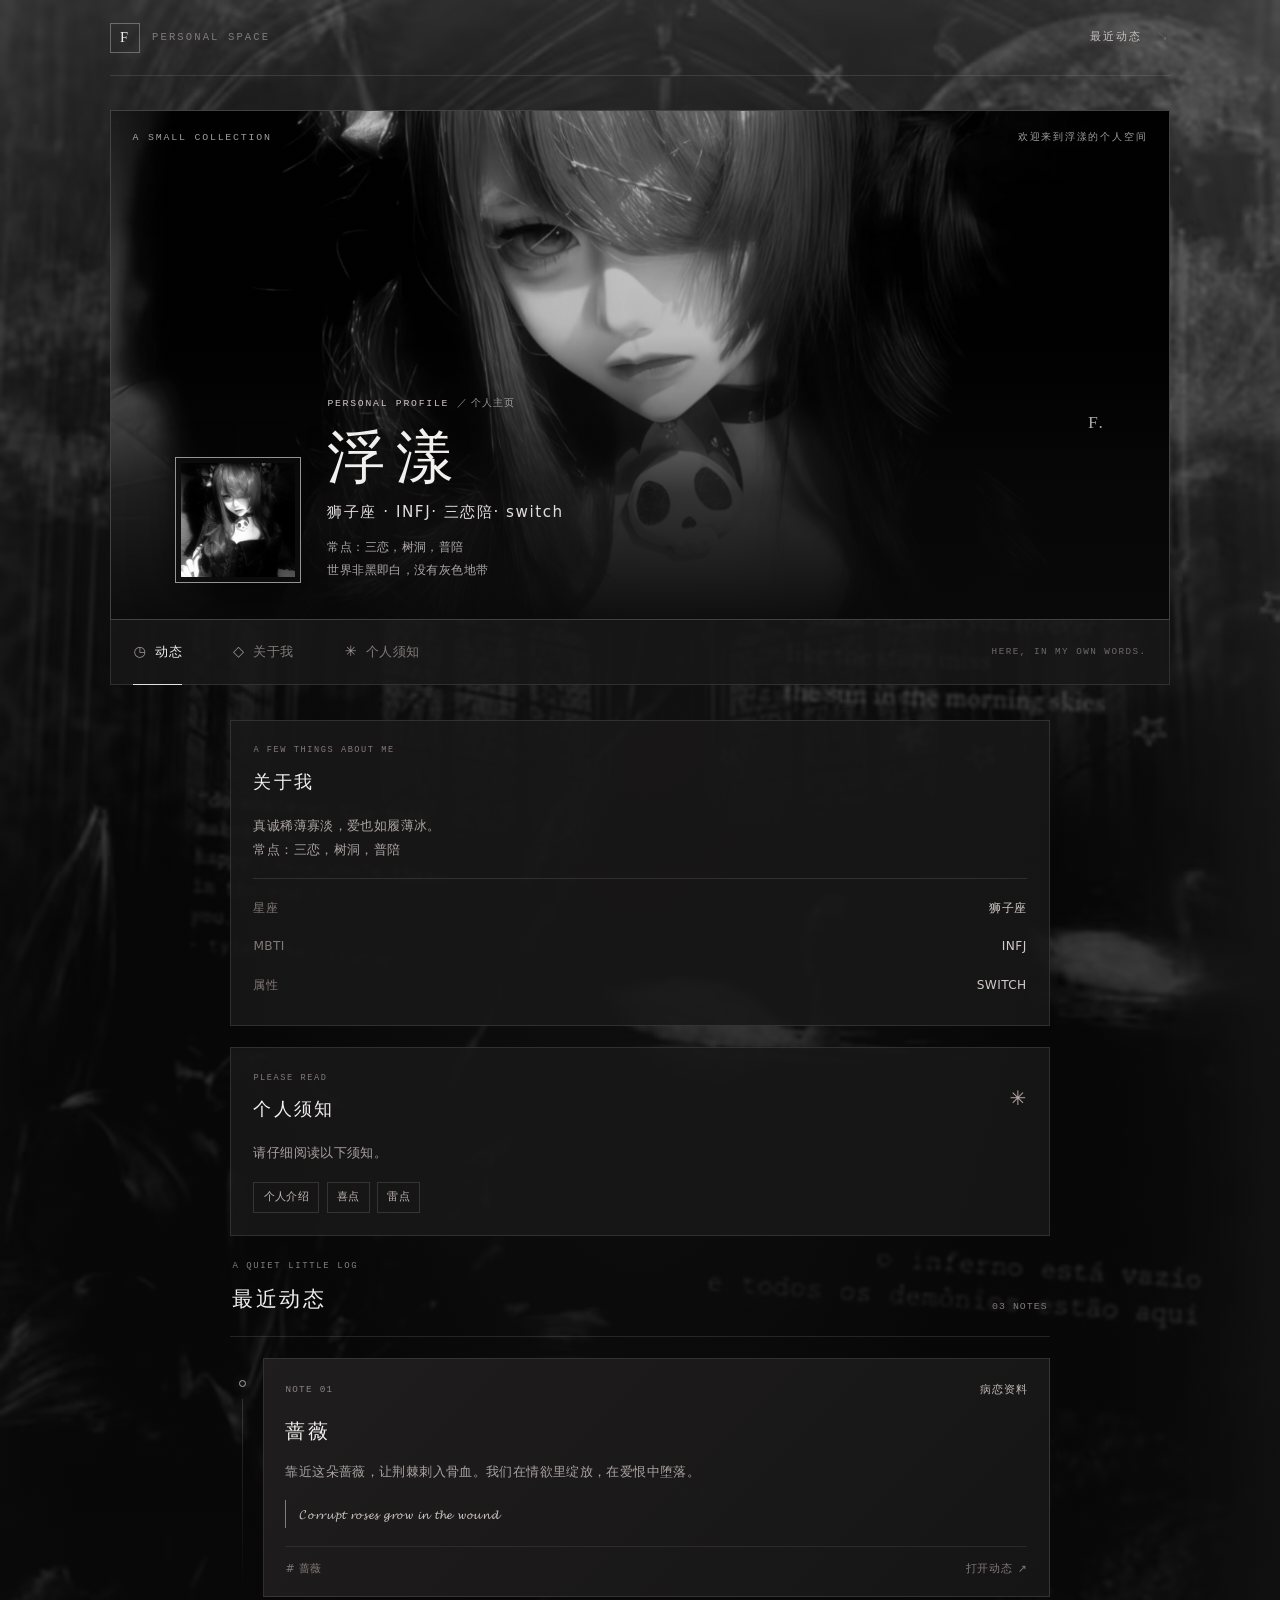
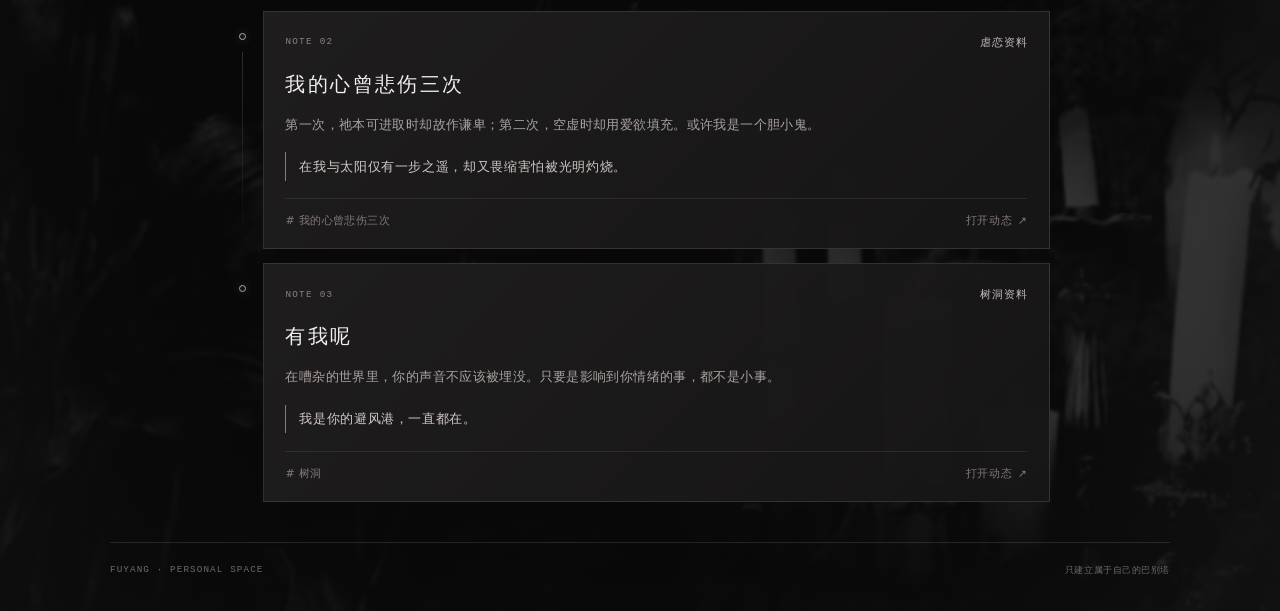
==== commit b7a8dbd1: "content: update homepage copy" ====
--- a/index.html
+++ b/index.html
@@ -19,7 +19,7 @@
     <section class="profile-cover" aria-labelledby="profile-name">
       <img class="profile-cover__image" src="assets/avatar.jpg" alt="黑白暗调的个人头像照片">
       <div class="profile-cover__shade"></div>
-      <div class="profile-cover__caption"><span>A SMALL COLLECTION</span><span>关于日常与心事</span></div>
+      <div class="profile-cover__caption"><span>A SMALL COLLECTION</span><span>欢迎来到浮漾的个人空间</span></div>
       <div class="profile-intro">
         <div class="profile-avatar-wrap"><img id="profile-avatar" class="profile-avatar" src="assets/avatar.jpg" alt="浮漾的头像"></div>
         <div class="profile-intro__text">
@@ -70,7 +70,7 @@
     </div>
   </main>
 
-  <footer class="profile-footer"><span>FUYANG · PERSONAL SPACE</span><span>安静地记录，也认真地生活。</span></footer>
+  <footer class="profile-footer"><span>FUYANG · PERSONAL SPACE</span><span>只建立属于自己的巴别塔</span></footer>
   <script src="js/data.js"></script>
   <script src="js/home.js"></script>
 </body>
--- a/css/style.css
+++ b/css/style.css
@@ -876,6 +876,7 @@
 .note-meta { display: flex; justify-content: space-between; gap: 1rem; color: #9d9391; font-family: var(--mono); font-size: .62rem; letter-spacing: .16em; }
 .note-article h1 { margin: 1.3rem 0 .85rem; color: var(--ink); font-size: clamp(2rem, 6vw, 3.1rem); letter-spacing: .12em; line-height: 1.35; }
 .note-lead { margin: 0; color: #c2b9b7; font-size: 1rem; line-height: 2; }
+.note-attribution { display: inline-block; margin-top: .6rem; color: #938987; font-size: .78rem; letter-spacing: .08em; }
 .note-divider { width: 48px; height: 1px; margin: 2rem 0; background: #a79b98; }
 .note-copy p { margin: 0 0 1.1rem; color: #aaa3a1; font-size: .9rem; line-height: 2.15; }
 .note-quote { margin: 1.7rem 0; padding: .3rem 0 .3rem 1rem; border-left: 1px solid #a79b98; color: #ded7d5; font-family: var(--serif); font-size: 1rem; line-height: 1.9; }
@@ -891,6 +892,7 @@
 .note-rules { display: grid; gap: .7rem; margin: 0; padding-left: 1.55rem; color: #aaa3a1; font-size: .82rem; line-height: 1.9; }
 .note-rules li { padding-left: .25rem; }
 .note-rules li::marker { color: #a69b99; font-family: var(--mono); font-size: .72rem; }
+.note-message p { color: #ded7d5; font-family: var(--serif); font-size: .96rem; line-height: 2; }
 .note-pager { display: flex; justify-content: space-between; gap: 1rem; margin-top: 1.1rem; }
 .note-pager a { color: #bcb3b1; font-size: .76rem; line-height: 1.7; transition: color .2s ease; }
 .note-page .profile-footer { width: min(780px, calc(100% - 3rem)); }
